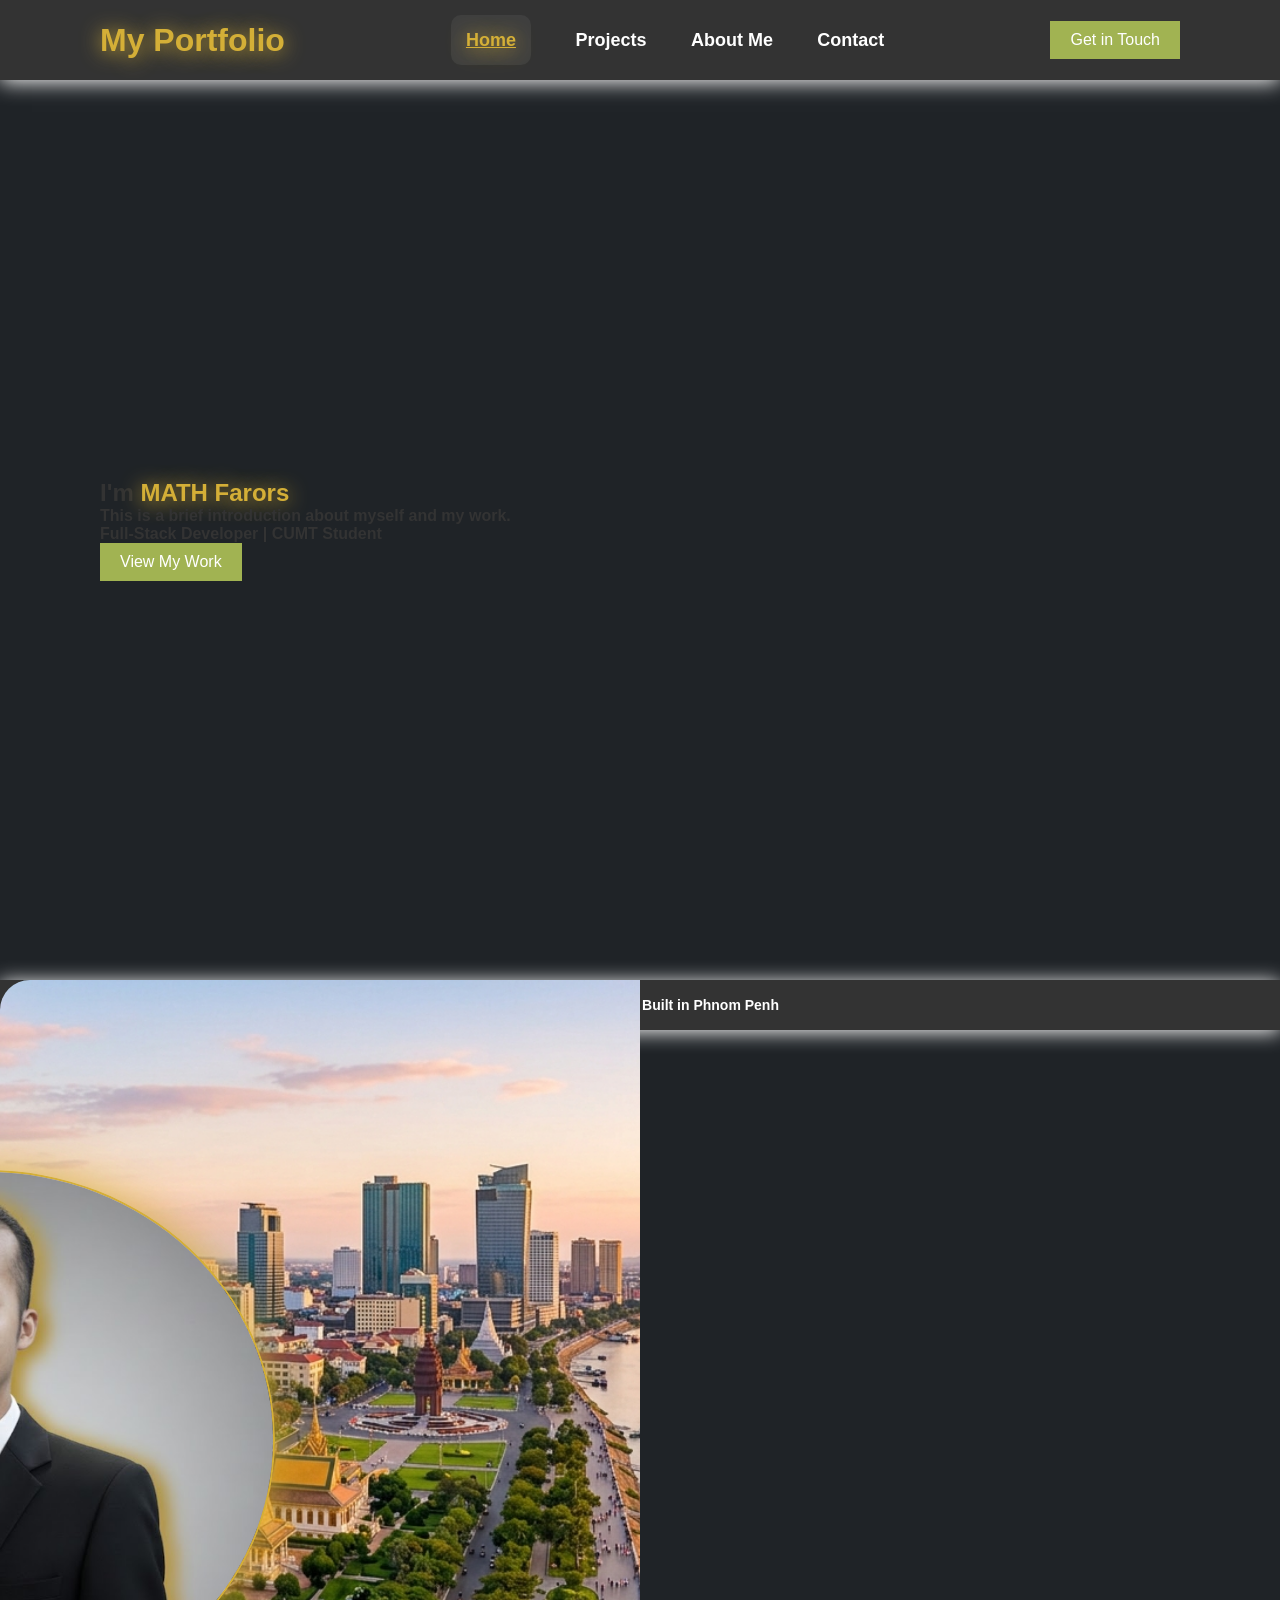
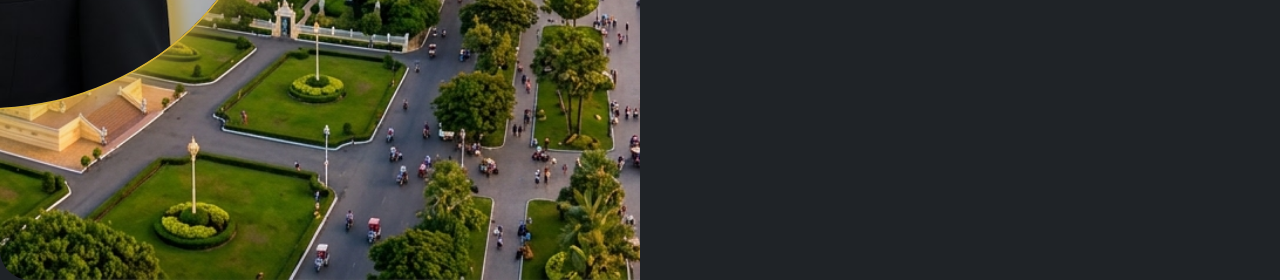
==== Porfolio-Web/index.html @ e8ae98d5 "farors portfolio" ====
<!doctype html>
<html lang="en">
  <head>
    <meta charset="UTF-8" />
    <meta name="viewport" content="width=device-width, initial-scale=1.0" />
    <title>Document</title>
    <link
      rel="stylesheet"
      href="./bootstrap-5.3.8-dist/bootstrap-5.3.8-dist/css/bootstrap.min.css" />
    <link
      rel="stylesheet"
      href="./bootstrap-5.3.8-dist/bootstrap-5.3.8-dist/css/font.css" />
    <link rel="stylesheet" href="style.css" />
    <style>
      :root {
        --primary-gold: #d4af37;
        --dark-stone: #1f2327;
      }
      * {
        margin: 0;
        padding: 0;
        box-sizing: border-box;
      }
      body {
        font-family: Arial, sans-serif;
        background-color: var(--dark-stone);
        color: #333;
        background-size: cover;
        background-position: center;
      }
      main {
        width: 100%;
        height: 100vh;
        display: flex;
      }
      #hero-section {
        display: flex;
        flex-direction: row;
        align-items: center;
        width: 100%;
        height: 100% !important;
        justify-content: space-between;
        padding-left: 100px;
      }
      #profile {
        width: 50%;
        height: 100vh;
        display: flex;
        justify-content: center;
        align-items: center;
        position: relative;
      }
      #profile .img {
        width: 100%;
        height: 100vh;
        object-fit: cover;

        display: flex;
      }
      #profile .my-img {
        width: 90%;
        height: 60%;
        object-fit: cover;
        border-radius: 50%;
        margin-top: 20px;
        display: flex;
        margin-left: -150px;
        position: absolute;
        right: 57%;
        border: 2px solid var(--primary-gold);
        box-shadow: 0 4px 50px var(--primary-gold);
        perspective: 1000px;
      }
    </style>
  </head>
  <body>
    <header id="header">
      <h1 class="text m-0 text-shadow-gold">My Portfolio</h1>
      <nav id="navbar">
        <ul
          class="d-flex justify-content-center list-unstyled text m-0 list-style-none">
          <li>
            <a href="index.html" class="active">Home </a>
          </li>
          <li><a href="projects.html">Projects</a></li>
          <li><a href="about-me.html">About Me</a></li>
          <li><a href="contact.html">Contact</a></li>
        </ul>
      </nav>
      <a href="#contact"
        ><button class="btn btn-primary">Get in Touch</button></a
      >
    </header>
    <main id="main-content w-100% h-100%" class="mx-auto">
      <section class="d-flex">
        <div id="hero-section" class="text-center">
          <div class="main">
            <h2 class="text-white bold fw-bold display-3">
              I'm
              <span class="text fw-bolder display-3 text-shadow-gold"
                >MATH Farors</span
              >
            </h2>
            <p class="text-bold text-white">
              This is a brief introduction about myself and my work.
            </p>
            <p class="text-white">Full-Stack Developer | CUMT Student</p>
            <a href="#projects"
              ><button class="btn btn-primary text-white">
                View My Work
              </button></a
            >
          </div>
        </div>
        <div id="profile" class="text-center">
          <img class="my-img" src="./image/profile.png" alt="Profile Image" />
          <img
            class="img rounded-left-top "
            src="./image/background.png"
            alt="Background Image" />
        </div>
      </section>
    </main>

    <footer id="footer" class="text-center">
      <p class="text-white">&copy; 2026 Math Farors | Built in Phnom Penh</p>
    </footer>

    <script src="./bootstrap-5.3.8-dist/bootstrap-5.3.8-dist/js/bootstrap.bundle.min.js"></script>
  </body>
</html>
---- Porfolio-Web/bootstrap-5.3.8-dist/bootstrap-5.3.8-dist/css/font.css ----
/* khmer */
@font-face {
  font-family: "Kantumruy Pro";
  font-style: normal;
  font-weight: 300;
  font-display: swap;
  src: url(https://fonts.gstatic.com/s/kantumruypro/v12/1q2AY5aECkp34vEBSPFOmJxwlEjBe72g.woff2)
    format("woff2");
  unicode-range: U+1780-17FF, U+19E0-19FF, U+200C-200D, U+25CC;
}
/* latin-ext */
@font-face {
  font-family: "Kantumruy Pro";
  font-style: normal;
  font-weight: 300;
  font-display: swap;
  src: url(https://fonts.gstatic.com/s/kantumruypro/v12/1q2AY5aECkp34vEBSPFOmJxwlE3Be72g.woff2)
    format("woff2");
  unicode-range:
    U+0100-02BA, U+02BD-02C5, U+02C7-02CC, U+02CE-02D7, U+02DD-02FF, U+0304,
    U+0308, U+0329, U+1D00-1DBF, U+1E00-1E9F, U+1EF2-1EFF, U+2020, U+20A0-20AB,
    U+20AD-20C0, U+2113, U+2C60-2C7F, U+A720-A7FF;
}
/* latin */
@font-face {
  font-family: "Kantumruy Pro";
  font-style: normal;
  font-weight: 300;
  font-display: swap;
  src: url(https://fonts.gstatic.com/s/kantumruypro/v12/1q2AY5aECkp34vEBSPFOmJxwlEPBew.woff2)
    format("woff2");
  unicode-range:
    U+0000-00FF, U+0131, U+0152-0153, U+02BB-02BC, U+02C6, U+02DA, U+02DC,
    U+0304, U+0308, U+0329, U+2000-206F, U+20AC, U+2122, U+2191, U+2193, U+2212,
    U+2215, U+FEFF, U+FFFD;
}
/* khmer */
@font-face {
  font-family: "Kantumruy Pro";
  font-style: normal;
  font-weight: 400;
  font-display: swap;
  src: url(https://fonts.gstatic.com/s/kantumruypro/v12/1q2AY5aECkp34vEBSPFOmJxwlEjBe72g.woff2)
    format("woff2");
  unicode-range: U+1780-17FF, U+19E0-19FF, U+200C-200D, U+25CC;
}
/* latin-ext */
@font-face {
  font-family: "Kantumruy Pro";
  font-style: normal;
  font-weight: 400;
  font-display: swap;
  src: url(https://fonts.gstatic.com/s/kantumruypro/v12/1q2AY5aECkp34vEBSPFOmJxwlE3Be72g.woff2)
    format("woff2");
  unicode-range:
    U+0100-02BA, U+02BD-02C5, U+02C7-02CC, U+02CE-02D7, U+02DD-02FF, U+0304,
    U+0308, U+0329, U+1D00-1DBF, U+1E00-1E9F, U+1EF2-1EFF, U+2020, U+20A0-20AB,
    U+20AD-20C0, U+2113, U+2C60-2C7F, U+A720-A7FF;
}
/* latin */
@font-face {
  font-family: "Kantumruy Pro";
  font-style: normal;
  font-weight: 400;
  font-display: swap;
  src: url(https://fonts.gstatic.com/s/kantumruypro/v12/1q2AY5aECkp34vEBSPFOmJxwlEPBew.woff2)
    format("woff2");
  unicode-range:
    U+0000-00FF, U+0131, U+0152-0153, U+02BB-02BC, U+02C6, U+02DA, U+02DC,
    U+0304, U+0308, U+0329, U+2000-206F, U+20AC, U+2122, U+2191, U+2193, U+2212,
    U+2215, U+FEFF, U+FFFD;
}
/* khmer */
@font-face {
  font-family: "Kantumruy Pro";
  font-style: normal;
  font-weight: 700;
  font-display: swap;
  src: url(https://fonts.gstatic.com/s/kantumruypro/v12/1q2AY5aECkp34vEBSPFOmJxwlEjBe72g.woff2)
    format("woff2");
  unicode-range: U+1780-17FF, U+19E0-19FF, U+200C-200D, U+25CC;
}
/* latin-ext */
@font-face {
  font-family: "Kantumruy Pro";
  font-style: normal;
  font-weight: 700;
  font-display: swap;
  src: url(https://fonts.gstatic.com/s/kantumruypro/v12/1q2AY5aECkp34vEBSPFOmJxwlE3Be72g.woff2)
    format("woff2");
  unicode-range:
    U+0100-02BA, U+02BD-02C5, U+02C7-02CC, U+02CE-02D7, U+02DD-02FF, U+0304,
    U+0308, U+0329, U+1D00-1DBF, U+1E00-1E9F, U+1EF2-1EFF, U+2020, U+20A0-20AB,
    U+20AD-20C0, U+2113, U+2C60-2C7F, U+A720-A7FF;
}
/* latin */
@font-face {
  font-family: "Kantumruy Pro";
  font-style: normal;
  font-weight: 700;
  font-display: swap;
  src: url(https://fonts.gstatic.com/s/kantumruypro/v12/1q2AY5aECkp34vEBSPFOmJxwlEPBew.woff2)
    format("woff2");
  unicode-range:
    U+0000-00FF, U+0131, U+0152-0153, U+02BB-02BC, U+02C6, U+02DA, U+02DC,
    U+0304, U+0308, U+0329, U+2000-206F, U+20AC, U+2122, U+2191, U+2193, U+2212,
    U+2215, U+FEFF, U+FFFD;
}
---- Porfolio-Web/style.css ----
@import url("node_modules/bootstrap-icons/font/bootstrap-icons.css");
* {
  margin: 0;
  padding: 0;
  box-sizing: border-box;
}
:root {
  --primary-gold: background: linear-gradient(
      to right,
      #d4af37,
      #f9e076,
      #d4af37
    );
  -webkit-background-clip: text;
  display: inline-block;
  font-weight: 800;

  --dark-stone: #1f2327;
}
nav a:hover {
  width: 20px;
  height: 1px;
  padding: 15px;
  align-items: center;
  transition: all 0.5s ease;
  text-decoration: underline !important;
  color: var(--primary-gold) !important;
  background-color: rgba(128, 128, 128, 0.158);
  border-radius: 10px;
  text-shadow: 0 2px 20px var(--primary-gold);
}
footer {
  background-color: #333;
  color: #fff;
  padding: 20px 10px;
  align-items: center;
  justify-content: center;
  display: flex;
  height: 50px;
  box-shadow: 0 2px 20px white;
}
footer p {
  margin: 0;
  font-size: 14px;
}
body {
  font-family: Arial, sans-serif;
  background-color: var(--dark-stone);
  color: #333;
  background-size: cover;
  background-position: center;
}
header {
  background-color: #333;
  color: #fff;
  width: 100%;
  height: 80px;
  display: flex;
  align-items: center;
  justify-content: space-between;
  padding: 30px 100px;
  box-shadow: 0 2px 20px white;
}

#navbar ul li {
  display: inline-block;
  margin: 0 20px;
}
#navbar ul li a {
  color: #fff;
  text-decoration: none;
  font-size: 18px;
}
.btn {
  background-color: #a1b352;
  color: #fff;
  border: none;
  padding: 10px 20px;
  font-size: 16px;
  cursor: pointer;
}

.text {
  color: var(--primary-gold) !important;
  font-weight: bold;
}

.mt-70 {
  margin-top: 70px;
}
.mt-100 {
  margin-top: 100px;
}
.program-wh {
  width: 100%;
  height: 70%;
  margin: 20px 0;
}
.pd-100 {
  padding: 100px;
}
.container-experience {
  display: flex;
  gap: 20px;
  margin-top: 50px;
  width: 45%;
  background: #282c32f9;
}
.w-45 {
  width: 45%;
}
.text-shadow-gold {
  text-shadow: 0 2px 20px var(--primary-gold);
}
.box-shadow-gold {
  box-shadow: 0 2px 20px var(--primary-gold);
}
.box-shadow-white {
  box-shadow: 0 2px 20px white;
}
.rounded-left-top {
  border-radius: 30px 0 0 30px;
}
.active {
  width: 20px;
  height: 1px;
  background-color: rgba(128, 128, 128, 0.158);
  padding: 15px;
  border-radius: 10px;
  text-shadow: 0 2px 20px var(--primary-gold);
  text-decoration: underline !important;
  color: var(--primary-gold) !important;
}
.text-gray {
  color: gray;
}
.text-shadow-inside-gold{
  text-shadow: inset 0 5px 20px var(--primary-gold);
}
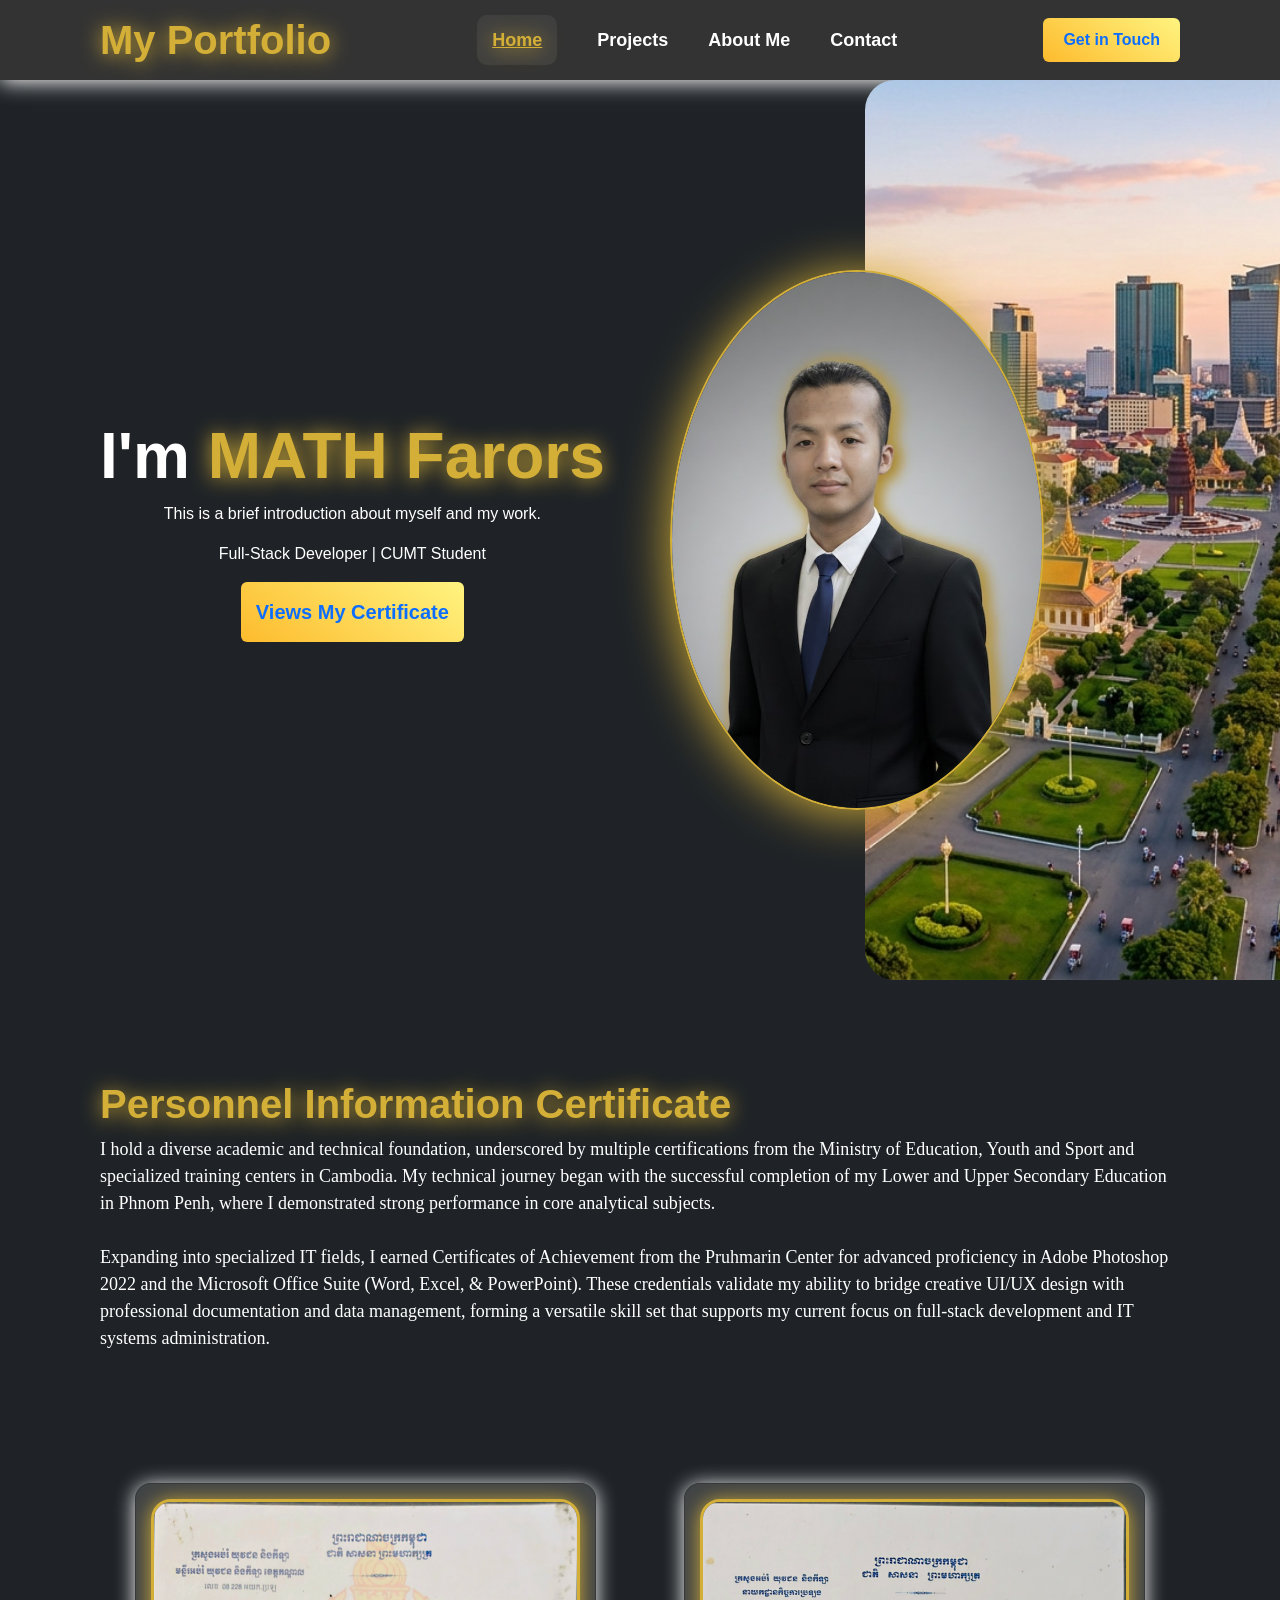
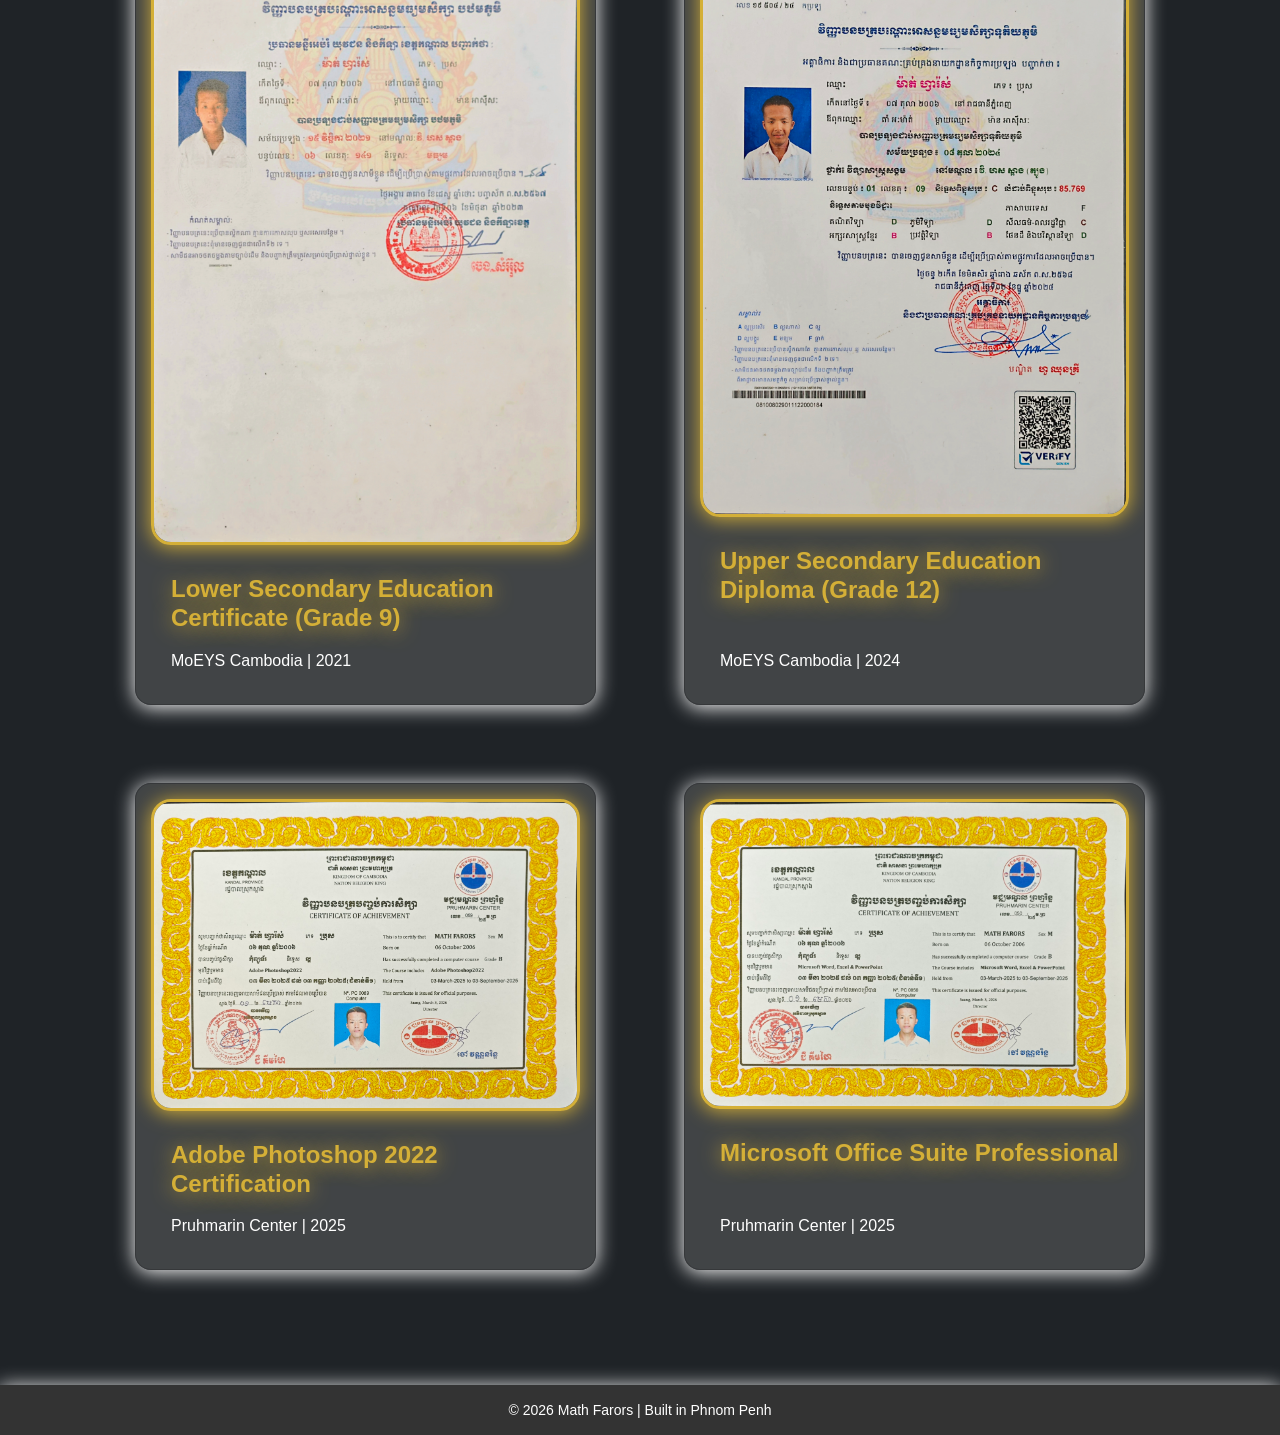
==== commit f23b532d: "update" ====
--- a/Porfolio-Web/index.html
+++ b/Porfolio-Web/index.html
@@ -6,10 +6,13 @@
     <title>Document</title>
     <link
       rel="stylesheet"
-      href="./bootstrap-5.3.8-dist/bootstrap-5.3.8-dist/css/bootstrap.min.css" />
+      href="bootstrap-5.3.8-dist/bootstrap-5.3.8-dist/css/bootstrap.min.css" />
     <link
       rel="stylesheet"
-      href="./bootstrap-5.3.8-dist/bootstrap-5.3.8-dist/css/font.css" />
+      href="bootstrap-5.3.8-dist/bootstrap-5.3.8-dist/css/bootstrap.min.css" />
+    <link
+      rel="stylesheet"
+      href="bootstrap-5.3.8-dist/bootstrap-5.3.8-dist/css/font.css" />
     <link rel="stylesheet" href="style.css" />
     <style>
       :root {
@@ -20,6 +23,10 @@
         margin: 0;
         padding: 0;
         box-sizing: border-box;
+      }
+      /* Apply this to the entire HTML document */
+      html {
+        scroll-behavior: smooth;
       }
       body {
         font-family: Arial, sans-serif;
@@ -88,11 +95,13 @@
         </ul>
       </nav>
       <a href="#contact"
-        ><button class="btn btn-primary">Get in Touch</button></a
+        ><button class="btn bg-btn-gold text-primary btn-hover fw-bold">
+          Get in Touch
+        </button></a
       >
     </header>
-    <main id="main-content w-100% h-100%" class="mx-auto">
-      <section class="d-flex">
+    <main id="main-content" class="d-flex flex-column h-100">
+      <section class="d-flex justify-content-center align-items-center">
         <div id="hero-section" class="text-center">
           <div class="main">
             <h2 class="text-white bold fw-bold display-3">
@@ -105,23 +114,160 @@
               This is a brief introduction about myself and my work.
             </p>
             <p class="text-white">Full-Stack Developer | CUMT Student</p>
-            <a href="#projects"
-              ><button class="btn btn-primary text-white">
-                View My Work
+            <a href="#mycertificate"
+              ><button
+                class="btn bg-btn-gold text-primary btn-hover fw-bold pd-15 fz-20">
+                Views My Certificate
               </button></a
             >
           </div>
         </div>
         <div id="profile" class="text-center">
-          <img class="my-img" src="./image/profile.png" alt="Profile Image" />
+          <img class="my-img" src="image/profile.png" alt="Profile Image" />
           <img
-            class="img rounded-left-top "
-            src="./image/background.png"
+            class="img rounded-left-top"
+            src="image/background.png"
             alt="Background Image" />
+        </div>
+      </section>
+      <!--======================================== Certificat========================================== -->
+      <section class="d-flex pd-100" id="mycertificate">
+        <div class="h-25 d-flex flex-column gap- pb-0">
+          <h1 class="text text-shadow-gold">
+            Personnel Information Certificate
+          </h1>
+          <div class="gap-5 d-flex flex-column">
+            <div>
+              <p class="serif">
+                I hold a diverse academic and technical foundation, underscored
+                by multiple certifications from the Ministry of Education, Youth
+                and Sport and specialized training centers in Cambodia. My
+                technical journey began with the successful completion of my
+                Lower and Upper Secondary Education in Phnom Penh, where I
+                demonstrated strong performance in core analytical subjects.
+                <br /><br />
+                Expanding into specialized IT fields, I earned Certificates of
+                Achievement from the Pruhmarin Center for advanced proficiency
+                in Adobe Photoshop 2022 and the Microsoft Office Suite (Word,
+                Excel, & PowerPoint). These credentials validate my ability to
+                bridge creative UI/UX design with professional documentation and
+                data management, forming a versatile skill set that supports my
+                current focus on full-stack development and IT systems
+                administration.
+              </p>
+            </div>
+          </div>
+        </div>
+      </section>
+      <section class="d-flex padding-0-100-0-100 flex-column gap-5">
+        <div
+          class="w-100 pd-15 d-flex flex-row gap-5 justify-content-between bg-none">
+          <div
+            class="w-50 m-left-right-20 rounded-4 overflow-hidden d-flex flex-column box-shadow-white card bg-gray-50 rounded-4">
+            <div class="pd-15">
+              <img
+                class="box-shadow-gold"
+                style="
+                  width: 100%;
+                  border-radius: 20px;
+                  border: 3px solid var(--primary-gold);
+                "
+                src="./image/certificate/IMG_20260409_122556.jpg"
+                alt="" />
+            </div>
+            <div
+              class="pd-15 gap-2 d-flex flex-column h-100 justify-content-between">
+              <div class="pd-left-15">
+                <h4 class="text text-shadow-gold">
+                  Lower Secondary Education Certificate (Grade 9)
+                </h4>
+              </div>
+              <div class="pd-right-left-20px">
+                <p class="text-white">MoEYS Cambodia | 2021</p>
+              </div>
+            </div>
+          </div>
+          <div
+            class="w-50 m-left-right-20 rounded-4 overflow-hidden d-flex flex-column box-shadow-white card bg-gray-50 rounded-4">
+            <div class="pd-15">
+              <img
+                class="box-shadow-gold"
+                style="
+                  width: 100%;
+                  border-radius: 20px;
+                  border: 3px solid var(--primary-gold);
+                "
+                src="./image/certificate/IMG_20260409_122627.jpg"
+                alt="" />
+            </div>
+            <div
+              class="pd-15 gap-2 d-flex flex-column h-100 justify-content-between">
+              <div class="pd-left-15">
+                <h4 class="text text-shadow-gold">
+                  Upper Secondary Education Diploma (Grade 12)
+                </h4>
+              </div>
+              <div class="pd-left-15">
+                <p class="text-white">MoEYS Cambodia | 2024</p>
+              </div>
+            </div>
+          </div>
+        </div>
+        <div
+          class="w-100 pd-15 d-flex flex-row gap-5 justify-content-between bg-none">
+          <div
+            class="w-50 m-left-right-20 rounded-4 overflow-hidden d-flex flex-column box-shadow-white card bg-gray-50 rounded-4">
+            <div class="pd-15">
+              <img
+                class="box-shadow-gold"
+                style="
+                  width: 100%;
+                  border-radius: 20px;
+                  border: 3px solid var(--primary-gold);
+                "
+                src="./image/certificate/IMG_20260409_121849.jpg"
+                alt="" />
+            </div>
+            <div
+              class="pd-15 gap-2 d-flex flex-column h-100 justify-content-between">
+              <div class="pd-left-15">
+                <h4 class="text text-shadow-gold">
+                  Adobe Photoshop 2022 Certification
+                </h4>
+              </div>
+              <div class="pd-right-left-20px">
+                <p class="text-white">Pruhmarin Center | 2025</p>
+              </div>
+            </div>
+          </div>
+          <div
+            class="w-50 m-left-right-20 rounded-4 overflow-hidden d-flex flex-column box-shadow-white card bg-gray-50 rounded-4">
+            <div class="pd-15">
+              <img
+                class="box-shadow-gold"
+                style="
+                  width: 100%;
+                  border-radius: 20px;
+                  border: 3px solid var(--primary-gold);
+                "
+                src="./image/certificate/IMG_20260409_122239.jpg"
+                alt="" />
+            </div>
+            <div
+              class="pd-15 gap-2 d-flex flex-column h-100 justify-content-between">
+              <div class="pd-left-15">
+                <h4 class="text text-shadow-gold">
+                  Microsoft Office Suite Professional
+                </h4>
+              </div>
+              <div class="pd-left-15">
+                <p class="text-white">Pruhmarin Center | 2025</p>
+              </div>
+            </div>
+          </div>
         </div>
       </section>
     </main>
-
     <footer id="footer" class="text-center">
       <p class="text-white">&copy; 2026 Math Farors | Built in Phnom Penh</p>
     </footer>
--- a/Porfolio-Web/style.css
+++ b/Porfolio-Web/style.css
@@ -5,17 +5,32 @@
   box-sizing: border-box;
 }
 :root {
-  --primary-gold: background: linear-gradient(
-      to right,
-      #d4af37,
-      #f9e076,
-      #d4af37
-    );
   -webkit-background-clip: text;
   display: inline-block;
   font-weight: 800;
-
+  --primary-gold: #d4af37;
   --dark-stone: #1f2327;
+}
+.bg-btn-gold {
+  background: #e6dc73;
+  background: linear-gradient(
+    215deg,
+    rgb(255, 244, 128) 0%,
+    rgba(253, 187, 45, 1) 100%
+  );
+}
+.btn-hover:hover {
+  background: #e6dc73;
+  background: linear-gradient(
+    215deg,
+    rgba(230, 220, 115, 0.572) 0%,
+    rgba(253, 187, 45, 0.469) 100%
+  );
+  color: white !important;
+  font-weight: bold;
+}
+.text-purple {
+  color: #cc1dd2;
 }
 nav a:hover {
   width: 20px;
@@ -99,6 +114,9 @@
 .pd-100 {
   padding: 100px;
 }
+.pd-30 {
+  padding: 30px;
+}
 .container-experience {
   display: flex;
   gap: 20px;
@@ -111,6 +129,9 @@
 }
 .text-shadow-gold {
   text-shadow: 0 2px 20px var(--primary-gold);
+}
+.text-shadow-success {
+  text-shadow: 0 2px 20px #05ff40;
 }
 .box-shadow-gold {
   box-shadow: 0 2px 20px var(--primary-gold);
@@ -134,6 +155,168 @@
 .text-gray {
   color: gray;
 }
-.text-shadow-inside-gold{
+.text-shadow-inside-gold {
   text-shadow: inset 0 5px 20px var(--primary-gold);
-}+}
+.text-decoration-underline-none {
+  text-decoration: none !important;
+}
+.fz-18 {
+  font-size: 18px;
+}
+.fz-20 {
+  font-size: 20px;
+}
+.fz-22 {
+  font-size: 22px;
+}
+.fz-30 {
+  font-size: 30px;
+}
+.fz-50 {
+  font-size: 50px;
+}
+.pd-left-20 {
+  padding-left: 20px;
+}
+.pd-top-0 {
+  padding-top: 0;
+}
+.pd-buttom-0 {
+  padding-bottom: 0;
+}
+.pd-buttom-100 {
+  padding-bottom: 100px;
+}
+.h-10 {
+  height: 5%;
+}
+.m-10px-auto {
+  margin: 10px auto;
+}
+.m-30px-auto {
+  margin: 30px auto;
+}
+.m-80px-auto {
+  margin: 80px auto;
+}
+.m-left-20 {
+  margin-left: 20px;
+}
+.m-left-30 {
+  margin-left: 30px;
+}
+.m-buttom-30 {
+  margin-bottom: 30px;
+}
+.w-80 {
+  width: 80%;
+}
+.w-70 {
+  width: 70%;
+}
+.w-10 {
+  width: 10%;
+}
+.hover-gmail:hover {
+  border-radius: 10px;
+  text-shadow: 0 2px 20px var(--primary-gold);
+  color: var(--primary-gold) !important;
+  text-decoration: underline !important;
+}
+.w-10 {
+  width: 10%;
+}
+.fz-30 {
+  font-size: 30px;
+}
+.text-success-light {
+  color: #05ff40;
+}
+.border-1px-gold-solid {
+  border: 1px solid var(--primary-gold);
+}
+.w-70 {
+  width: 70%;
+}
+.bg-gray-50 {
+  background-color: rgba(128, 128, 128, 0.36);
+}
+.bg-gray-20 {
+  background-color: rgba(128, 128, 128, 0.014);
+}
+.w-40 {
+  width: 40%;
+}
+.pd-20 {
+  padding: 20px;
+}
+.form-shadow {
+  box-shadow: 0 2px 20px white;
+}
+.text-gray-100 {
+  color: rgba(128, 128, 128, 0.36);
+}
+.h-10 {
+  height: 10%;
+}
+.w-60 {
+  width: 60%;
+}
+/* @media screen and (max-width: 768px) {
+  headre
+} */
+.h-100vh {
+  height: 100vh;
+}
+.pd-20 {
+  padding: 50px;
+}
+.serif {
+  font-family: serif;
+  font-size: 18px;
+  color: white;
+}
+.w-20 {
+  width: 40%;
+}
+.pd-10 {
+  padding: 10px;
+}
+.m-left-right-20 {
+  margin: 0 20px;
+}
+.h-60 {
+  height: 60%;
+}
+.h-30 {
+  height: 30%;
+}
+.h-70 {
+  height: 70%;
+}
+.bg-none {
+  background-color: none;
+}
+.pd-15 {
+  padding: 15px;
+}
+.pd-left {
+  pa-left: 10px;
+}
+.text-shadow-gold-none {
+  text-shadow: none;
+}
+.m-buttom-20 {
+  margin-bottom: 100px;
+}
+
+.pd-left-15 {
+  padding-left: 20px;
+}
+.pd-right-left-20px {
+  padding: 0 20px;
+}
+.padding-0-100-0-100 {
+  padding: 0 100px 100px 100px;
+}
